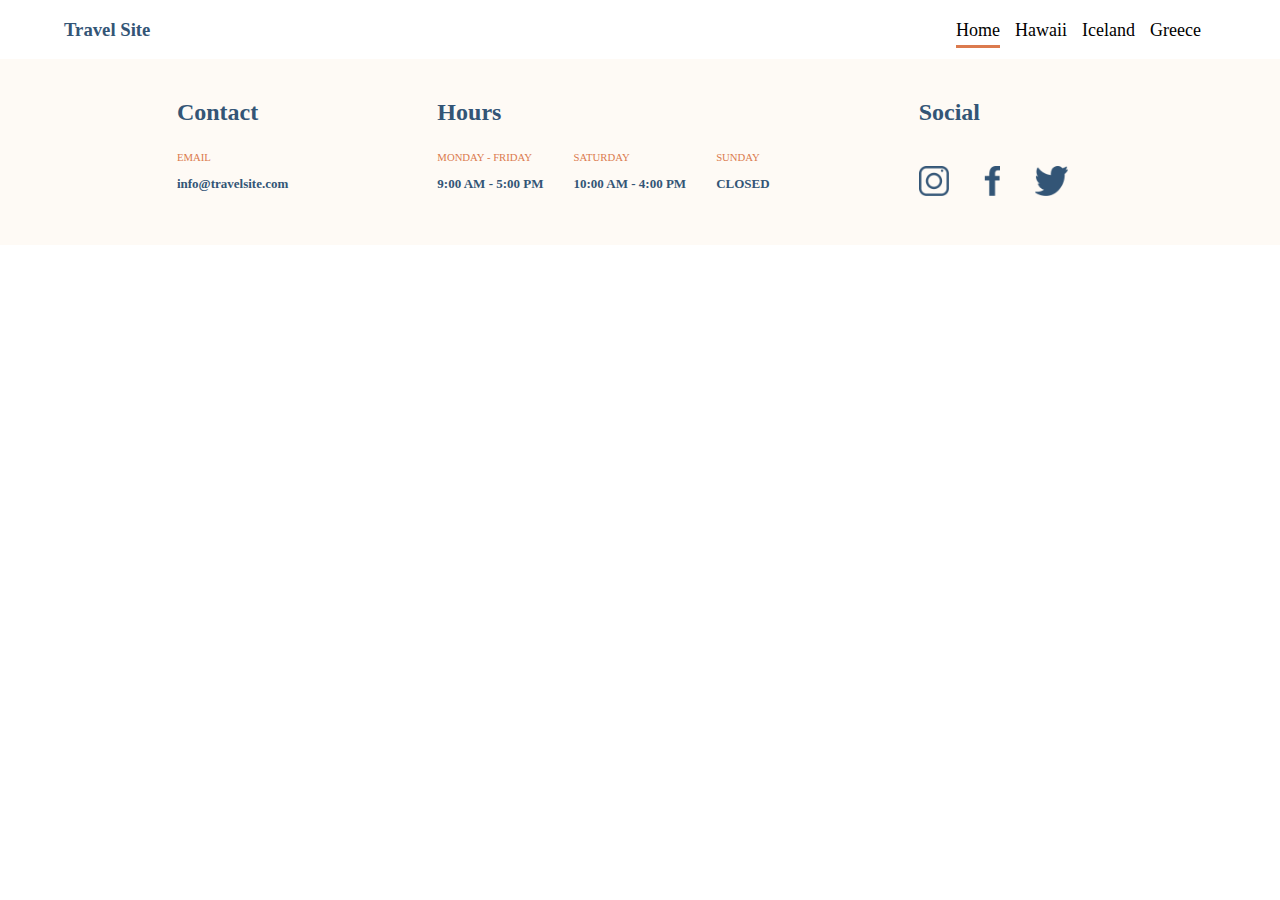
==== pages/greece.html @ aaa47794 "Home page finished, footer applied to all pages" ====
<!DOCTYPE html>
<html lang="en">
<head>
    <meta charset="UTF-8">
    <meta http-equiv="X-UA-Compatible" content="IE=edge">
    <meta name="viewport" content="width=device-width, initial-scale=1.0">
    <link rel="stylesheet" href="../css/global.css">
    <link rel="stylesheet" href="../css/destinations.css">
    <title>Travel Site - Greece</title>
</head>
<body>
    <nav>
        <h3>Travel Site</h3>
        <ul class="nav__guide">
            <li><a class="nav__guide--link nav__guide__home" href="">Home</a></li>
            <li><a class="nav__guide--link nav__guide__hawaii" href="">Hawaii</a></li>
            <li><a class="nav__guide--link nav__guide__iceland" href="">Iceland</a></li>
            <li><a class="nav__guide--link nav__guide__greece" href="">Greece</a></li>
        </ul>
    </nav>

     <!-- footer -->
     <footer>
        <div>
            <h2>Contact</h2>
            <h6>EMAIL</h6>
            <p>info@travelsite.com</p>
        </div>
        <div>
            <h2>Hours</h2>
            <div class="footer__hour">
                <div class="footer__hour--weekday">
                    <h6>MONDAY - FRIDAY</h6>
                    <p>9:00 AM - 5:00 PM</p>
                </div>
                <div class="footer__hour__sat">
                    <h6>SATURDAY</h6>
                    <p>10:00 AM - 4:00 PM</p>
                </div>
                <div class="footer__hour__sun">
                    <h6>SUNDAY</h6>
                    <p>CLOSED</p>
                </div>
            </div>

        </div>
        <div>
            <h2>Social</h2>
            <div class="footer__social">
                <img src="../assets/images/icon-instagram.png" alt="Instagram">
                <img src="../assets/images/icon-facebook.png" alt="Facebook">
                <img src="../assets/images/icon-twitter.png" alt="Twitter">
            </div>

        </div>
    </footer>
</body>
</html>
---- css/global.css ----
body {
    font-family: Verdana;
    font-weight: 400;
    margin: 0;
}

h1 {
    color: #335576;
}

h2, h3 {
    color: #335576;
}
.nav__guide--link, nav__guide--link:visited, nav__guide--link:link {
    text-decoration: none;
    color: black;
    font-size: large;
}

nav {
    display: flex;
    align-items: baseline;
    justify-content: space-between;
}

nav h3 {
    margin-left: 5%;
}

ul {
    list-style-type: none;
    display: flex;
    justify-content: space-around;
    padding-right: 5%;
}

li {
    padding-right: 15px;
}

.nav__guide__home {
    border-bottom: #DB7A4E solid;
    padding-bottom: 5px;
}

/* footer */
footer {
    background-color: #fefaf5;
    display: flex;
    justify-content: space-around;
    align-items: baseline;
    padding: 40px 8%;
}

footer h2 {
    margin: 0;
}

footer h6 {
    font-weight: 400;
    color: #db7a4e;
    margin-bottom: 0;
}

footer p {
    color: #335576;
    font-weight: 600;
    font-size:small;
}

.footer__hour {
    display: flex;
    justify-content: space-between;
}

.footer__hour__sat {
    margin: auto 30px;
}

.footer__social {
    display: flex;
    justify-content: space-between;
}

.footer__social img {
    height: 30px;
    margin: 40px 35px 0px 0px;
}
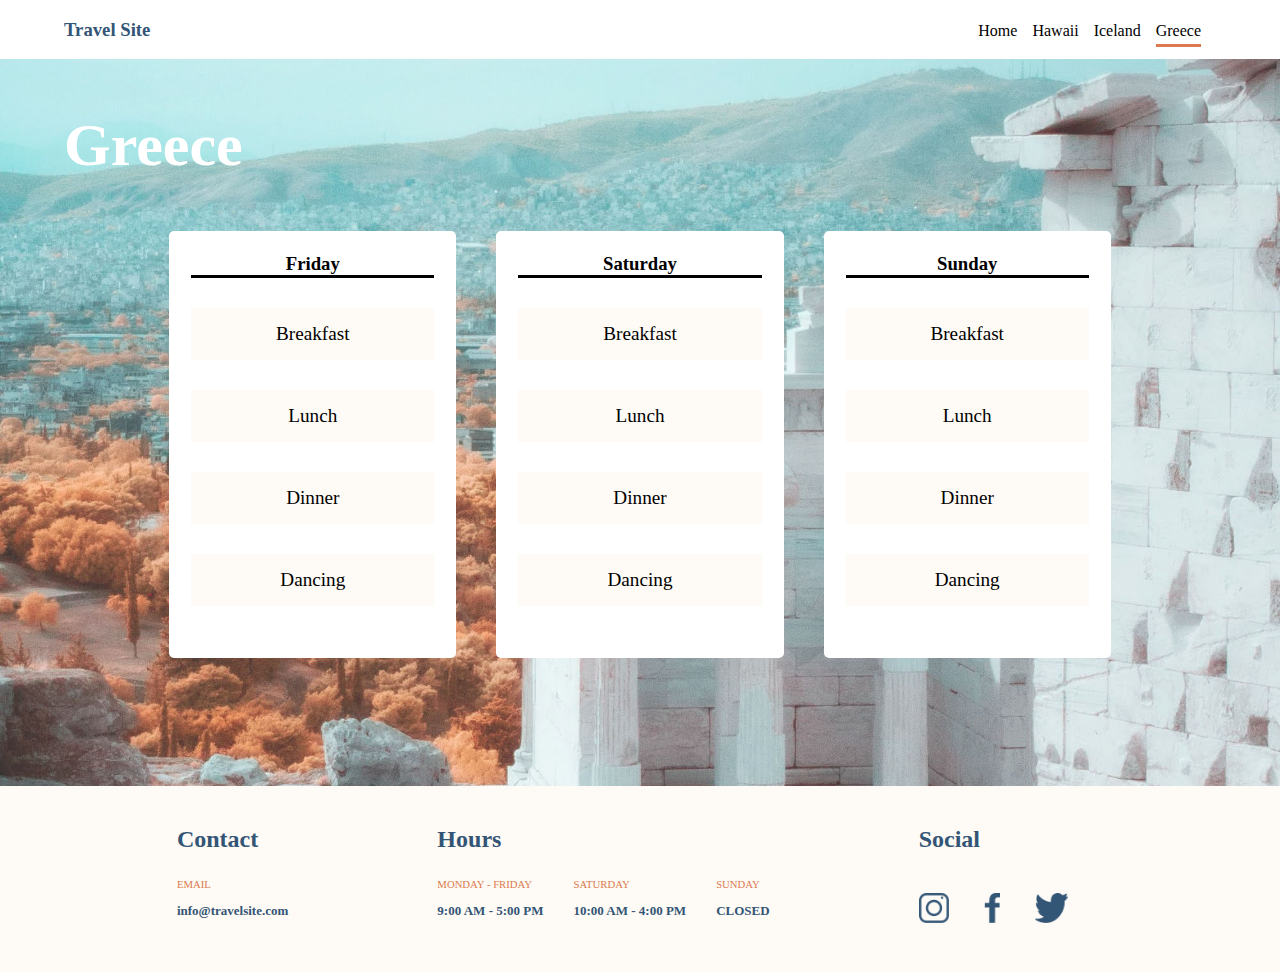
==== commit 49998d4f: "Most likely is done, but still need to do some format and cleaning dry code" ====
--- a/pages/greece.html
+++ b/pages/greece.html
@@ -6,18 +6,59 @@
     <meta name="viewport" content="width=device-width, initial-scale=1.0">
     <link rel="stylesheet" href="../css/global.css">
     <link rel="stylesheet" href="../css/destinations.css">
+    <style>
+        .nav__guide__greece {
+            border-bottom: #DB7A4E solid;
+            padding-bottom: 5px;
+        }
+    </style>
     <title>Travel Site - Greece</title>
 </head>
 <body>
     <nav>
         <h3>Travel Site</h3>
         <ul class="nav__guide">
-            <li><a class="nav__guide--link nav__guide__home" href="">Home</a></li>
-            <li><a class="nav__guide--link nav__guide__hawaii" href="">Hawaii</a></li>
-            <li><a class="nav__guide--link nav__guide__iceland" href="">Iceland</a></li>
-            <li><a class="nav__guide--link nav__guide__greece" href="">Greece</a></li>
+            <li><a class="nav__guide--link nav__guide__home" href="../index.html">Home</a></li>
+                <li><a class="nav__guide--link nav__guide__hawaii" href="./hawaii.html">Hawaii</a></li>
+                <li><a class="nav__guide--link nav__guide__iceland" href="./iceland.html">Iceland</a></li>
+                <li><a class="nav__guide--link nav__guide__greece" href="./greece.html">Greece</a></li>
         </ul>
     </nav>
+
+     <!-- main -->
+     <main class="greece__img">
+        <h1 class="title">Greece</h1>
+        <div class="schedule">
+            <div class="friday">
+                <h3 class="schedule__list--bold">Friday</h3>
+                <ul class="schedule__list schedule__list__friday">
+                    <li>Breakfast</li>
+                    <li>Lunch</li>
+                    <li>Dinner</li>
+                    <li>Dancing</li>
+                </ul>
+            </div>
+            <div class="saturday">
+                <h3 class="schedule__list--bold">Saturday</h3>
+                <ul class="schedule__list schedule__list__saturday">
+                    <li>Breakfast</li>
+                    <li>Lunch</li>
+                    <li>Dinner</li>
+                    <li>Dancing</li>
+                </ul>
+            </div>
+            <div class="sunday">
+                <h3 class="schedule__list--bold">Sunday</h3>
+                <ul class="schedule__list schedule__list__sunday">
+                    <li>Breakfast</li>
+                    <li>Lunch</li>
+                    <li>Dinner</li>
+                    <li>Dancing</li>
+                </ul>
+            </div>
+        </div>
+
+    </main>
 
      <!-- footer -->
      <footer>
--- a/css/global.css
+++ b/css/global.css
@@ -1,5 +1,5 @@
 body {
-    font-family: Verdana;
+    font-family: verdana;
     font-weight: 400;
     margin: 0;
 }
@@ -11,37 +11,38 @@
 h2, h3 {
     color: #335576;
 }
-.nav__guide--link, nav__guide--link:visited, nav__guide--link:link {
+.nav__guide--link {
     text-decoration: none;
     color: black;
-    font-size: large;
+    font-size: medium;
 }
 
 nav {
     display: flex;
     align-items: baseline;
     justify-content: space-between;
+    background-color: #FFFFFF;
+    width: 100%;
+    position: sticky;
+    top: 0;
 }
 
 nav h3 {
     margin-left: 5%;
 }
 
-ul {
+
+.nav__guide {
     list-style-type: none;
     display: flex;
     justify-content: space-around;
     padding-right: 5%;
 }
 
-li {
-    padding-right: 15px;
+.nav__guide--link {
+    margin-right: 15px;
 }
 
-.nav__guide__home {
-    border-bottom: #DB7A4E solid;
-    padding-bottom: 5px;
-}
 
 /* footer */
 footer {
--- a/css/destinations.css
+++ b/css/destinations.css
@@ -0,0 +1,84 @@
+.title {
+    color: #fff;
+    font-size: xx-large;
+    margin: 0 5%;
+    padding-top: 4%;
+    padding-bottom: 4%;
+    font-size: 60px;
+}
+
+.hawaii__img {
+    background-position: center;
+    background-size: cover;
+    background-image: url(../assets/images/hawaii.jpg);
+    padding-bottom: 10%;
+    padding-top: -10%;
+}
+
+.iceland__img {
+    background-position: center;
+    background-size: cover;
+    background-image: url(../assets/images/iceland.jpg);
+    padding-bottom: 10%;
+    padding-top: -10%;
+}
+
+.greece__img {
+    background-position: center;
+    background-size: cover;
+    background-image: url(../assets/images/greece.jpg);
+    padding-bottom: 10%;
+    padding-top: -10%;
+}
+
+.schedule {
+    display: flex;
+    justify-content: center;
+    text-align: center;
+}
+
+.schedule__list--bold {
+    border-bottom: black solid;
+    font-weight: bold;
+    color: black;
+    margin-top: 0;
+}
+
+.schedule__list {
+    list-style: none;
+    padding-left: 0;
+}
+
+
+.schedule__list li {
+    margin: 30px 0;
+    padding: 15px;
+    background-color: #FEFAF5;
+    font-size:larger;
+}
+
+.friday {
+    background-color: #FFFFFF;
+    width: 19%;
+    padding: 1.25rem;
+    border: white solid 2px;
+    border-radius: 5px
+}
+
+.saturday {
+    background-color: #FFFFFF;
+    width: 19%;
+    margin: 0 40px;
+    padding: 1.25rem;
+    border: white solid 2px;
+    border-radius: 5px
+}
+
+.sunday {
+    background-color: #FFFFFF;
+    width: 19%;
+    padding: 1.25rem;
+    border: white solid 2px;
+    border-radius: 5px
+}
+
